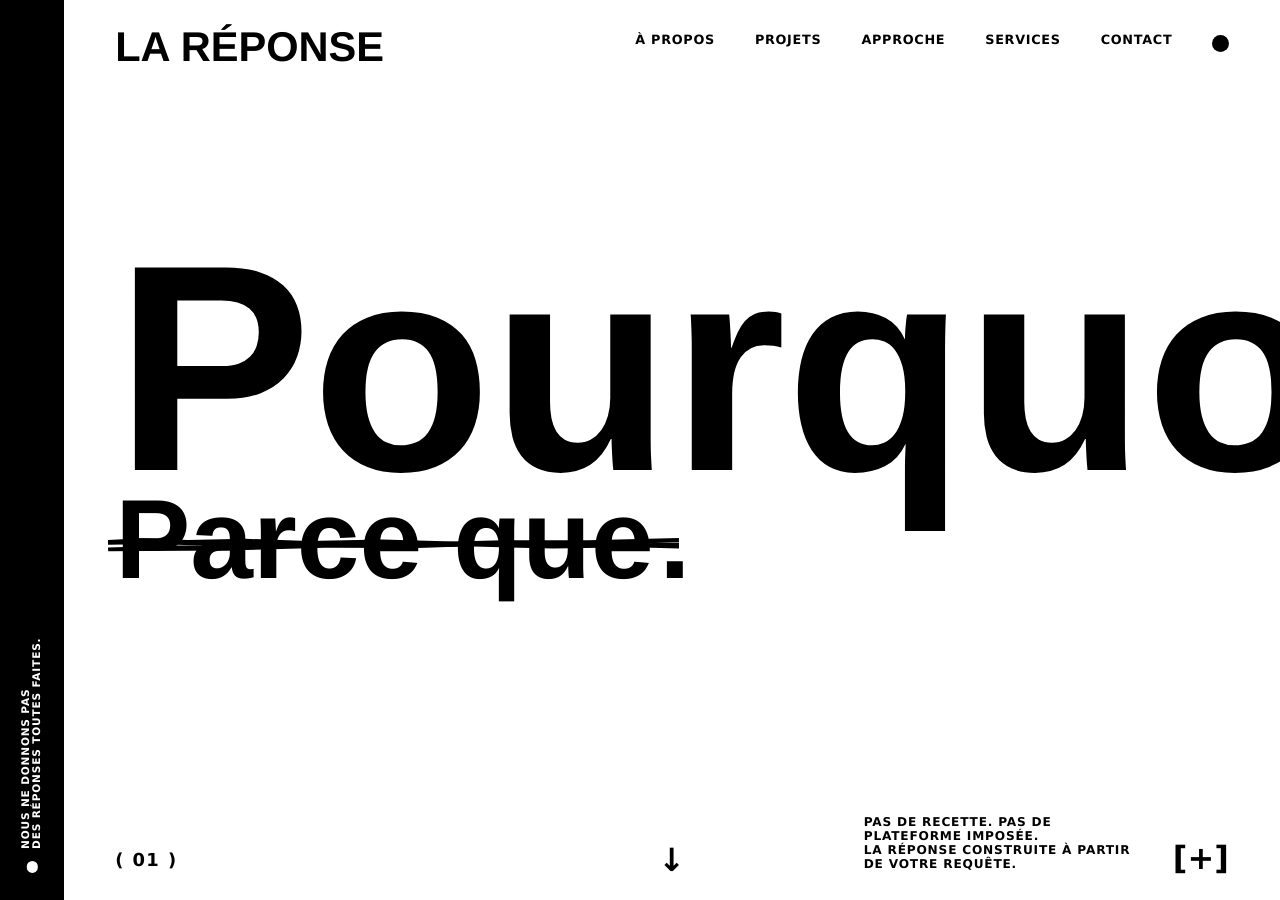
==== public/index.html @ 20d788dd "move to public folder" ====
<!doctype html>
<html lang="fr">
<head>
  <meta charset="utf-8">
  <meta name="viewport" content="width=device-width, initial-scale=1">
  <title>La Réponse</title>

  <style>
    :root {
      color-scheme: light;

      --paper: #fff;
      --ink: #000;

      --font-display: Impact, Haettenschweiler, "Arial Narrow", "Aptos Narrow",
        "Roboto Condensed", "Helvetica Neue Condensed", "Arial Black", sans-serif;
      --font-sans: ui-sans-serif, system-ui, -apple-system, BlinkMacSystemFont,
        "Segoe UI", sans-serif;

      --rail-size: clamp(3.25rem, 5vw, 5rem);
      --edge: clamp(1rem, 4vw, 4.75rem);
      --gap: clamp(1rem, 3vw, 3.5rem);
      --focus-size: 0.16rem;
    }

    *,
    *::before,
    *::after {
      box-sizing: border-box;
    }

    html {
      min-block-size: 100%;
      background: var(--paper);
      color: var(--ink);
    }

    body {
      margin: 0;
      min-block-size: 100svh;
      overflow-x: hidden;
      background: var(--paper);
      color: var(--ink);
      font-family: var(--font-sans);
      text-rendering: geometricPrecision;
    }

    a {
      color: inherit;
    }

    :focus {
      outline: none;
    }

    :focus-visible {
      outline: var(--focus-size) solid currentColor;
      outline-offset: 0.28rem;
    }

    .skip-link {
      position: fixed;
      z-index: 20;
      inset-block-start: 1rem;
      inset-inline-start: 1rem;
      padding: 0.7rem 0.9rem;
      background: var(--ink);
      color: var(--paper);
      font-weight: 800;
      text-decoration: none;
      transform: translateY(calc(-100% - 2rem));
      transition: transform 160ms linear;
    }

    .skip-link:focus-visible {
      transform: translateY(0);
    }

    .page {
      display: grid;
      grid-template-columns: var(--rail-size) minmax(0, 1fr);
      grid-template-rows: auto minmax(0, 1fr) auto;
      grid-template-areas:
        "rail header"
        "rail main"
        "rail footer";
      min-block-size: 100svh;
      background: var(--paper);
    }

    .site-header {
      grid-area: header;
      display: grid;
      grid-template-columns: max-content minmax(0, 1fr) max-content;
      align-items: start;
      column-gap: var(--gap);
      padding-block-start: max(1rem, min(3.2vh, 2.5rem));
      padding-inline: var(--edge);
    }

    .brand {
      font-family: var(--font-display);
      font-size: clamp(1.85rem, 3.25vw, 3.8rem);
      font-weight: 900;
      line-height: 0.85;
      letter-spacing: 0;
      text-transform: uppercase;
      text-decoration: none;
      white-space: nowrap;
    }

    .site-nav {
      justify-self: end;
    }

    .site-nav ul {
      display: flex;
      flex-wrap: wrap;
      justify-content: flex-end;
      gap: 0.35rem clamp(0.8rem, 3vw, 3.2rem);
      margin: 0;
      padding: 0;
      list-style: none;
    }

    .site-nav a {
      display: inline-block;
      padding-block: 0.35rem;
      padding-inline: 0.05rem;
      font-size: clamp(0.78rem, 1vw, 1rem);
      font-weight: 900;
      line-height: 1;
      letter-spacing: 0.055em;
      text-transform: uppercase;
      text-decoration: none;
    }

    .site-nav a:hover {
      text-decoration: line-through;
      text-decoration-thickness: 0.14em;
      text-underline-offset: 0.18em;
    }

    .header-dot {
      inline-size: clamp(0.9rem, 1.35vw, 1.25rem);
      block-size: clamp(0.9rem, 1.35vw, 1.25rem);
      margin-block-start: 0.4rem;
      border-radius: 50%;
      background: var(--ink);
    }

    .rail {
      grid-area: rail;
      display: grid;
      place-items: end center;
      padding-block: max(1rem, 3vh);
      padding-inline: 0.25rem;
      background: var(--ink);
      color: var(--paper);
    }

    .rail__stack {
      display: flex;
      align-items: center;
      gap: 0.75rem;
      writing-mode: vertical-rl;
      transform: rotate(180deg);
    }

    .rail__dot {
      flex: 0 0 auto;
      inline-size: 0.72rem;
      block-size: 0.72rem;
      border-radius: 50%;
      background: currentColor;
    }

    .rail p {
      margin: 0;
      max-block-size: 34ch;
      font-size: clamp(0.66rem, 0.78vw, 0.9rem);
      font-weight: 900;
      line-height: 1.08;
      letter-spacing: 0.08em;
      text-transform: uppercase;
    }

    .main-content {
      grid-area: main;
      display: grid;
      min-block-size: max(22rem, 60vh);
    }

    .hero {
      align-self: center;
      inline-size: min(100%, 116rem);
      margin-inline: auto;
      margin-block-start: clamp(-4rem, -5vh, -1rem);
      padding-inline: var(--edge);
    }

    .hero h1 {
      margin: 0;
      font-family: var(--font-display);
      font-size: clamp(5.2rem, min(23vw, 38vh), 25rem);
      font-weight: 900;
      line-height: 0.78;
      letter-spacing: 0;
      white-space: nowrap;
    }

    .answer {
      margin: clamp(0.35rem, 1.2vw, 1.25rem) 0 0;
      font-family: var(--font-display);
      font-size: clamp(3rem, min(8.8vw, 15vh), 10rem);
      font-weight: 900;
      line-height: 0.72;
      letter-spacing: 0;
      white-space: nowrap;
    }

    .answer__struck {
      position: relative;
      display: inline-block;
      padding-inline-end: 0.05em;
    }

    .answer__struck::before,
    .answer__struck::after {
      content: "";
      position: absolute;
      z-index: 2;
      inset-inline: -0.06em -0.18em;
      inset-block-start: 54%;
      block-size: clamp(0.28rem, 0.9vw, 0.95rem);
      background: currentColor;
      pointer-events: none;
    }

    .answer__struck::before {
      transform: translateY(-45%) rotate(0.45deg);
      clip-path: polygon(
        0 38%,
        6% 20%,
        14% 32%,
        24% 18%,
        35% 34%,
        48% 16%,
        62% 30%,
        76% 18%,
        88% 34%,
        100% 24%,
        100% 74%,
        92% 66%,
        78% 82%,
        64% 70%,
        49% 86%,
        35% 72%,
        20% 84%,
        8% 70%,
        0 80%
      );
    }

    .answer__struck::after {
      inset-block-start: 57%;
      block-size: clamp(0.22rem, 0.65vw, 0.68rem);
      transform: translateY(-48%) rotate(-0.85deg);
      clip-path: polygon(
        0 28%,
        12% 14%,
        23% 24%,
        38% 12%,
        52% 26%,
        69% 10%,
        84% 25%,
        100% 16%,
        100% 66%,
        86% 82%,
        70% 68%,
        54% 88%,
        38% 70%,
        21% 84%,
        0 72%
      );
    }

    .answer__dot {
      position: relative;
      z-index: 3;
    }

    .page-footer {
      grid-area: footer;
      display: grid;
      grid-template-columns: minmax(6ch, 1fr) auto minmax(18ch, 1fr);
      align-items: end;
      gap: var(--gap);
      padding-inline: var(--edge);
      padding-block-end: max(1rem, min(3.2vh, 2.2rem));
      font-weight: 900;
      text-transform: uppercase;
      letter-spacing: 0.05em;
    }

    .page-footer p {
      margin: 0;
    }

    .footer-index {
      font-size: clamp(1rem, 1.4vw, 1.45rem);
      letter-spacing: 0.08em;
    }

    .footer-cue {
      justify-self: center;
      font-size: clamp(2rem, 2.5vw, 3rem);
      font-weight: 700;
      line-height: 0.7;
    }

    .footer-right {
      justify-self: end;
      display: grid;
      grid-template-columns: minmax(22ch, max-content) max-content;
      align-items: end;
      gap: clamp(1rem, 3vw, 3.75rem);
    }

    .footer-right p {
      max-inline-size: 32ch;
      font-size: clamp(0.75rem, 0.95vw, 0.98rem);
      line-height: 1.16;
    }

    .footer-plus {
      font-size: clamp(1.8rem, 2.5vw, 3rem);
      font-weight: 700;
      line-height: 0.8;
      letter-spacing: 0;
    }

    @supports (font-stretch: condensed) {
      .brand,
      .hero h1,
      .answer {
        font-stretch: condensed;
      }
    }

    @media (max-width: 56rem) {
      :root {
        --edge: clamp(1rem, 5vw, 2rem);
        --gap: clamp(0.75rem, 4vw, 1.5rem);
      }

      .page {
        grid-template-columns: 1fr;
        grid-template-rows: auto auto minmax(0, 1fr) auto;
        grid-template-areas:
          "rail"
          "header"
          "main"
          "footer";
      }

      .site-header {
        grid-template-columns: 1fr max-content;
        grid-template-areas:
          "brand dot"
          "nav nav";
        row-gap: clamp(1rem, 4vw, 1.5rem);
        padding-block-start: clamp(1rem, 4vh, 1.8rem);
      }

      .brand {
        grid-area: brand;
        font-size: clamp(2rem, 9vw, 3.4rem);
      }

      .site-nav {
        grid-area: nav;
        justify-self: stretch;
      }

      .site-nav ul {
        justify-content: flex-start;
        gap: 0.4rem clamp(0.9rem, 5vw, 1.6rem);
      }

      .site-nav a {
        font-size: clamp(0.75rem, 3.2vw, 0.95rem);
        padding-block: 0.4rem;
      }

      .header-dot {
        grid-area: dot;
        margin-block-start: 0.35rem;
      }

      .rail {
        display: block;
        padding: 0;
      }

      .rail__stack {
        justify-content: flex-start;
        gap: 0.65rem;
        padding-block: 0.55rem;
        padding-inline: var(--edge);
        writing-mode: horizontal-tb;
        transform: none;
      }

      .rail__dot {
        inline-size: 0.52rem;
        block-size: 0.52rem;
      }

      .rail p {
        max-block-size: none;
        font-size: 0.65rem;
        line-height: 1.05;
      }

      .main-content {
        min-block-size: max(22rem, 56vh);
      }

      .hero {
        margin-block-start: 0;
      }

      .hero h1 {
        font-size: clamp(3.7rem, 20vw, 9rem);
        line-height: 0.82;
        letter-spacing: 0;
      }

      .answer {
        margin-block-start: clamp(0.25rem, 2vw, 0.75rem);
        font-size: clamp(2.45rem, 13.5vw, 5.75rem);
        letter-spacing: 0;
      }

      .answer__struck::before,
      .answer__struck::after {
        block-size: clamp(0.22rem, 1.6vw, 0.62rem);
      }

      .page-footer {
        grid-template-columns: 1fr max-content;
        grid-template-areas:
          "index cue"
          "right right";
        gap: clamp(1.5rem, 7vw, 3rem) var(--gap);
        padding-block-end: clamp(1rem, 5vh, 2rem);
      }

      .footer-index {
        grid-area: index;
      }

      .footer-cue {
        grid-area: cue;
        justify-self: end;
      }

      .footer-right {
        grid-area: right;
        justify-self: stretch;
        grid-template-columns: minmax(0, 1fr) max-content;
        gap: 1rem;
      }

      .footer-right p {
        max-inline-size: 34ch;
        font-size: clamp(0.72rem, 3vw, 0.9rem);
      }

      .footer-plus {
        justify-self: end;
        font-size: clamp(1.8rem, 8vw, 2.6rem);
      }
    }

    @media (max-width: 24rem) {
      .hero h1 {
        font-size: clamp(3.1rem, 18vw, 4.5rem);
        letter-spacing: 0;
      }

      .answer {
        font-size: clamp(2.1rem, 12vw, 3.2rem);
      }
    }

    @media (prefers-reduced-motion: reduce) {
      *,
      *::before,
      *::after {
        animation-duration: 0.001ms !important;
        animation-iteration-count: 1 !important;
        scroll-behavior: auto !important;
        transition-duration: 0.001ms !important;
      }
    }
  </style>
</head>

<body id="accueil">
  <a class="skip-link" href="#contenu">Aller au contenu principal</a>

  <div class="page">
    <header class="site-header">
      <a class="brand" href="/" aria-label="La Réponse — accueil">LA RÉPONSE</a>

      <nav class="site-nav" aria-label="Navigation principale">
        <ul>
          <li><a href="/a-propos/">À PROPOS</a></li>
          <li><a href="/projets/">PROJETS</a></li>
          <li><a href="/approche/">APPROCHE</a></li>
          <li><a href="/services/">SERVICES</a></li>
          <li><a href="/contact/">CONTACT</a></li>
        </ul>
      </nav>

      <span class="header-dot" aria-hidden="true"></span>
    </header>

    <aside class="rail" aria-label="Manifeste latéral">
      <div class="rail__stack">
        <span class="rail__dot" aria-hidden="true"></span>
        <p>
          NOUS NE DONNONS PAS<br>
          DES RÉPONSES TOUTES FAITES.
        </p>
      </div>
    </aside>

    <main id="contenu" class="main-content" tabindex="-1">
      <section class="hero" aria-labelledby="titre-hero">
        <h1 id="titre-hero">Pourquoi?</h1>

        <p class="answer">
          <span class="answer__struck">Parce que</span><span class="answer__dot">.</span>
        </p>
      </section>
    </main>

    <footer class="page-footer">
      <p class="footer-index">( 01 )</p>

      <div class="footer-cue" aria-hidden="true">↓</div>

      <div class="footer-right">
        <p>
          Pas de recette. Pas de plateforme imposée. <br>La réponse construite à partir de votre requête.
        </p>

        <span class="footer-plus" aria-hidden="true">[+]</span>
      </div>
    </footer>
  </div>
</body>
</html>
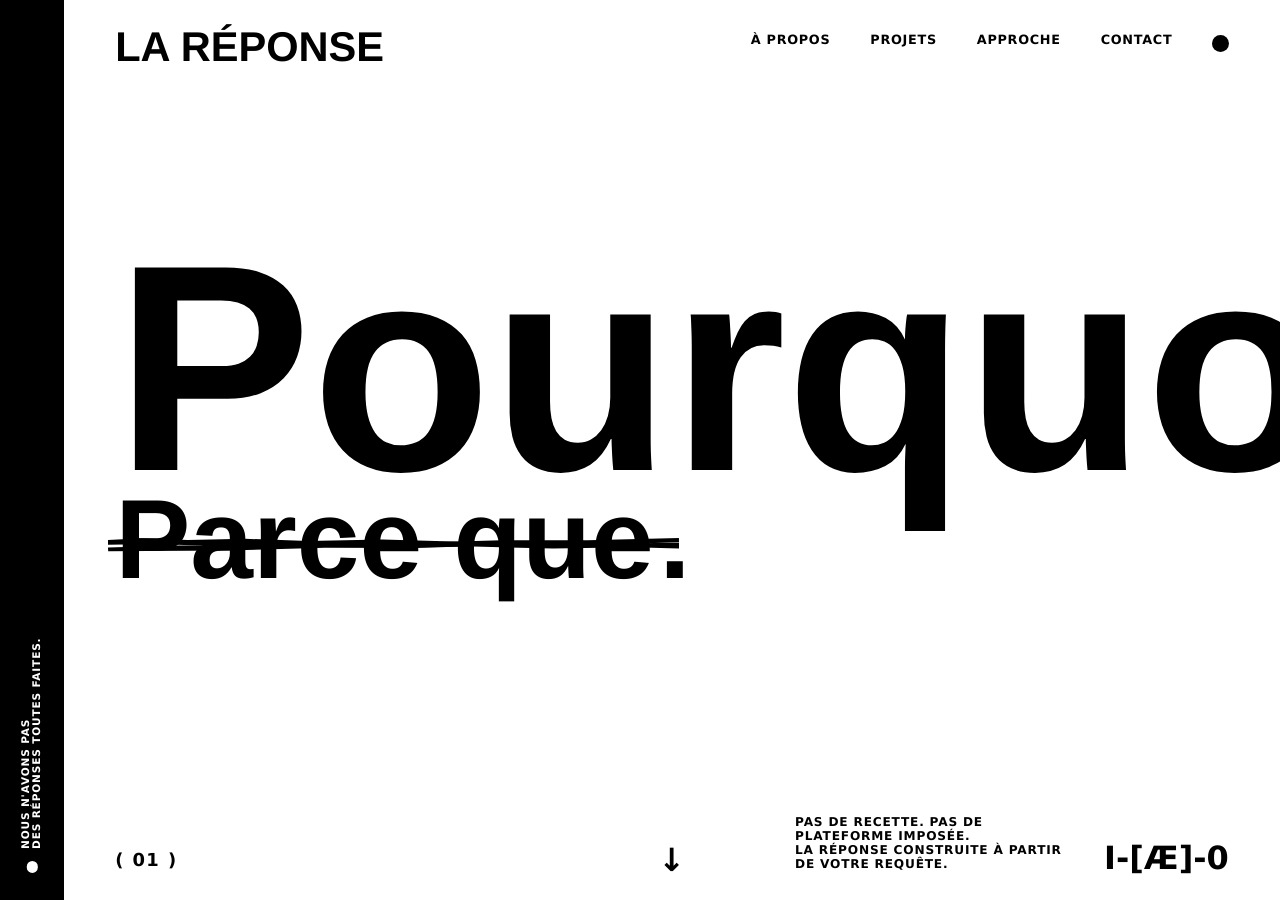
==== commit 268a9640: "minor tweks" ====
--- a/public/index.html
+++ b/public/index.html
@@ -520,7 +520,6 @@
           <li><a href="/a-propos/">À PROPOS</a></li>
           <li><a href="/projets/">PROJETS</a></li>
           <li><a href="/approche/">APPROCHE</a></li>
-          <li><a href="/services/">SERVICES</a></li>
           <li><a href="/contact/">CONTACT</a></li>
         </ul>
       </nav>
@@ -532,7 +531,7 @@
       <div class="rail__stack">
         <span class="rail__dot" aria-hidden="true"></span>
         <p>
-          NOUS NE DONNONS PAS<br>
+          NOUS N'AVONS PAS<br>
           DES RÉPONSES TOUTES FAITES.
         </p>
       </div>
@@ -558,7 +557,7 @@
           Pas de recette. Pas de plateforme imposée. <br>La réponse construite à partir de votre requête.
         </p>
 
-        <span class="footer-plus" aria-hidden="true">[+]</span>
+        <span class="footer-plus" aria-hidden="true">i-[æ]-0</span>
       </div>
     </footer>
   </div>
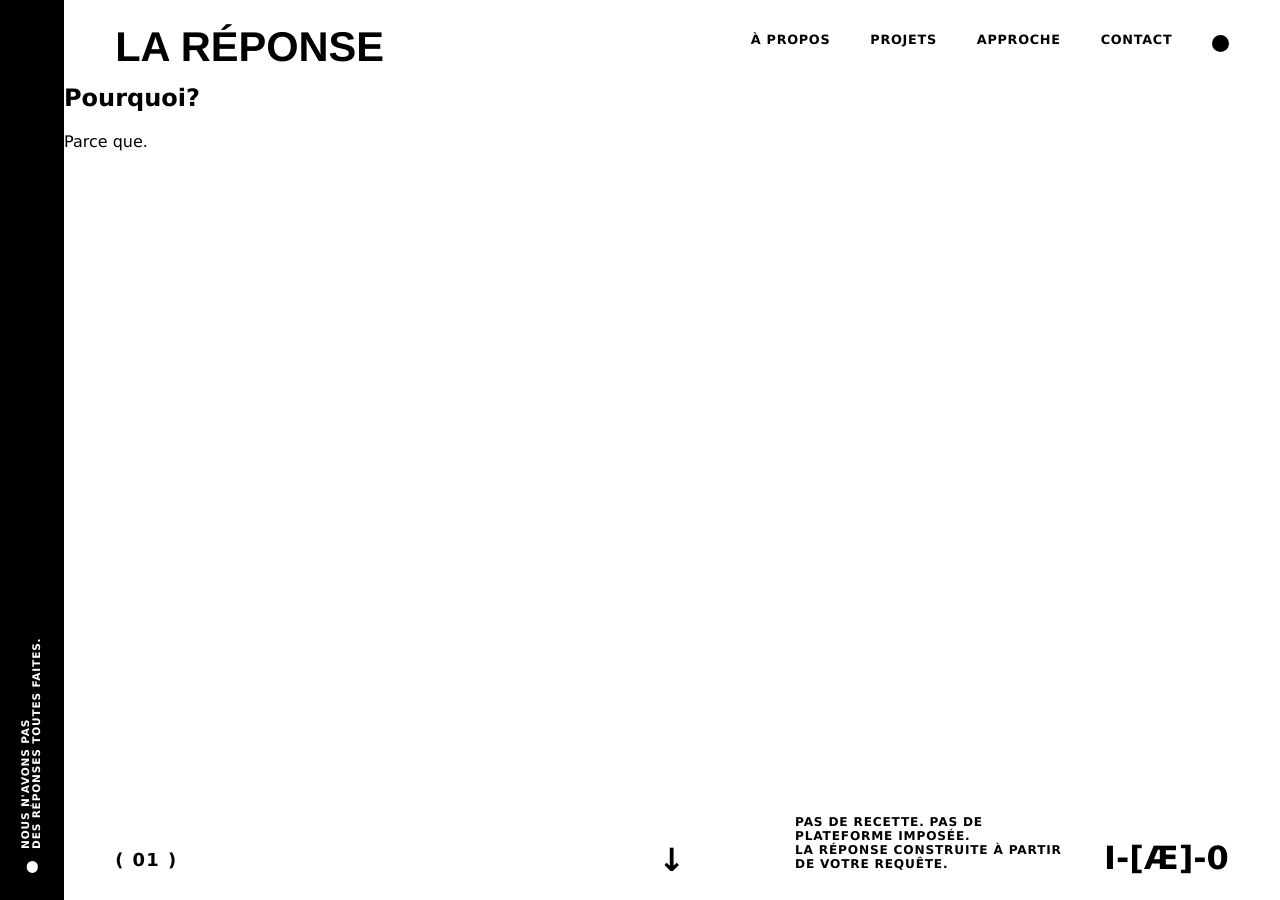
==== commit 49b2d700: "spli css home" ====
--- a/public/index.html
+++ b/public/index.html
@@ -5,507 +5,9 @@
   <meta name="viewport" content="width=device-width, initial-scale=1">
   <title>La Réponse</title>
 
-  <style>
-    :root {
-      color-scheme: light;
+  <link rel="stylesheet" href="/assets/site.css">
+  <link rel="stylesheet" href="/assets/home.css">
 
-      --paper: #fff;
-      --ink: #000;
-
-      --font-display: Impact, Haettenschweiler, "Arial Narrow", "Aptos Narrow",
-        "Roboto Condensed", "Helvetica Neue Condensed", "Arial Black", sans-serif;
-      --font-sans: ui-sans-serif, system-ui, -apple-system, BlinkMacSystemFont,
-        "Segoe UI", sans-serif;
-
-      --rail-size: clamp(3.25rem, 5vw, 5rem);
-      --edge: clamp(1rem, 4vw, 4.75rem);
-      --gap: clamp(1rem, 3vw, 3.5rem);
-      --focus-size: 0.16rem;
-    }
-
-    *,
-    *::before,
-    *::after {
-      box-sizing: border-box;
-    }
-
-    html {
-      min-block-size: 100%;
-      background: var(--paper);
-      color: var(--ink);
-    }
-
-    body {
-      margin: 0;
-      min-block-size: 100svh;
-      overflow-x: hidden;
-      background: var(--paper);
-      color: var(--ink);
-      font-family: var(--font-sans);
-      text-rendering: geometricPrecision;
-    }
-
-    a {
-      color: inherit;
-    }
-
-    :focus {
-      outline: none;
-    }
-
-    :focus-visible {
-      outline: var(--focus-size) solid currentColor;
-      outline-offset: 0.28rem;
-    }
-
-    .skip-link {
-      position: fixed;
-      z-index: 20;
-      inset-block-start: 1rem;
-      inset-inline-start: 1rem;
-      padding: 0.7rem 0.9rem;
-      background: var(--ink);
-      color: var(--paper);
-      font-weight: 800;
-      text-decoration: none;
-      transform: translateY(calc(-100% - 2rem));
-      transition: transform 160ms linear;
-    }
-
-    .skip-link:focus-visible {
-      transform: translateY(0);
-    }
-
-    .page {
-      display: grid;
-      grid-template-columns: var(--rail-size) minmax(0, 1fr);
-      grid-template-rows: auto minmax(0, 1fr) auto;
-      grid-template-areas:
-        "rail header"
-        "rail main"
-        "rail footer";
-      min-block-size: 100svh;
-      background: var(--paper);
-    }
-
-    .site-header {
-      grid-area: header;
-      display: grid;
-      grid-template-columns: max-content minmax(0, 1fr) max-content;
-      align-items: start;
-      column-gap: var(--gap);
-      padding-block-start: max(1rem, min(3.2vh, 2.5rem));
-      padding-inline: var(--edge);
-    }
-
-    .brand {
-      font-family: var(--font-display);
-      font-size: clamp(1.85rem, 3.25vw, 3.8rem);
-      font-weight: 900;
-      line-height: 0.85;
-      letter-spacing: 0;
-      text-transform: uppercase;
-      text-decoration: none;
-      white-space: nowrap;
-    }
-
-    .site-nav {
-      justify-self: end;
-    }
-
-    .site-nav ul {
-      display: flex;
-      flex-wrap: wrap;
-      justify-content: flex-end;
-      gap: 0.35rem clamp(0.8rem, 3vw, 3.2rem);
-      margin: 0;
-      padding: 0;
-      list-style: none;
-    }
-
-    .site-nav a {
-      display: inline-block;
-      padding-block: 0.35rem;
-      padding-inline: 0.05rem;
-      font-size: clamp(0.78rem, 1vw, 1rem);
-      font-weight: 900;
-      line-height: 1;
-      letter-spacing: 0.055em;
-      text-transform: uppercase;
-      text-decoration: none;
-    }
-
-    .site-nav a:hover {
-      text-decoration: line-through;
-      text-decoration-thickness: 0.14em;
-      text-underline-offset: 0.18em;
-    }
-
-    .header-dot {
-      inline-size: clamp(0.9rem, 1.35vw, 1.25rem);
-      block-size: clamp(0.9rem, 1.35vw, 1.25rem);
-      margin-block-start: 0.4rem;
-      border-radius: 50%;
-      background: var(--ink);
-    }
-
-    .rail {
-      grid-area: rail;
-      display: grid;
-      place-items: end center;
-      padding-block: max(1rem, 3vh);
-      padding-inline: 0.25rem;
-      background: var(--ink);
-      color: var(--paper);
-    }
-
-    .rail__stack {
-      display: flex;
-      align-items: center;
-      gap: 0.75rem;
-      writing-mode: vertical-rl;
-      transform: rotate(180deg);
-    }
-
-    .rail__dot {
-      flex: 0 0 auto;
-      inline-size: 0.72rem;
-      block-size: 0.72rem;
-      border-radius: 50%;
-      background: currentColor;
-    }
-
-    .rail p {
-      margin: 0;
-      max-block-size: 34ch;
-      font-size: clamp(0.66rem, 0.78vw, 0.9rem);
-      font-weight: 900;
-      line-height: 1.08;
-      letter-spacing: 0.08em;
-      text-transform: uppercase;
-    }
-
-    .main-content {
-      grid-area: main;
-      display: grid;
-      min-block-size: max(22rem, 60vh);
-    }
-
-    .hero {
-      align-self: center;
-      inline-size: min(100%, 116rem);
-      margin-inline: auto;
-      margin-block-start: clamp(-4rem, -5vh, -1rem);
-      padding-inline: var(--edge);
-    }
-
-    .hero h1 {
-      margin: 0;
-      font-family: var(--font-display);
-      font-size: clamp(5.2rem, min(23vw, 38vh), 25rem);
-      font-weight: 900;
-      line-height: 0.78;
-      letter-spacing: 0;
-      white-space: nowrap;
-    }
-
-    .answer {
-      margin: clamp(0.35rem, 1.2vw, 1.25rem) 0 0;
-      font-family: var(--font-display);
-      font-size: clamp(3rem, min(8.8vw, 15vh), 10rem);
-      font-weight: 900;
-      line-height: 0.72;
-      letter-spacing: 0;
-      white-space: nowrap;
-    }
-
-    .answer__struck {
-      position: relative;
-      display: inline-block;
-      padding-inline-end: 0.05em;
-    }
-
-    .answer__struck::before,
-    .answer__struck::after {
-      content: "";
-      position: absolute;
-      z-index: 2;
-      inset-inline: -0.06em -0.18em;
-      inset-block-start: 54%;
-      block-size: clamp(0.28rem, 0.9vw, 0.95rem);
-      background: currentColor;
-      pointer-events: none;
-    }
-
-    .answer__struck::before {
-      transform: translateY(-45%) rotate(0.45deg);
-      clip-path: polygon(
-        0 38%,
-        6% 20%,
-        14% 32%,
-        24% 18%,
-        35% 34%,
-        48% 16%,
-        62% 30%,
-        76% 18%,
-        88% 34%,
-        100% 24%,
-        100% 74%,
-        92% 66%,
-        78% 82%,
-        64% 70%,
-        49% 86%,
-        35% 72%,
-        20% 84%,
-        8% 70%,
-        0 80%
-      );
-    }
-
-    .answer__struck::after {
-      inset-block-start: 57%;
-      block-size: clamp(0.22rem, 0.65vw, 0.68rem);
-      transform: translateY(-48%) rotate(-0.85deg);
-      clip-path: polygon(
-        0 28%,
-        12% 14%,
-        23% 24%,
-        38% 12%,
-        52% 26%,
-        69% 10%,
-        84% 25%,
-        100% 16%,
-        100% 66%,
-        86% 82%,
-        70% 68%,
-        54% 88%,
-        38% 70%,
-        21% 84%,
-        0 72%
-      );
-    }
-
-    .answer__dot {
-      position: relative;
-      z-index: 3;
-    }
-
-    .page-footer {
-      grid-area: footer;
-      display: grid;
-      grid-template-columns: minmax(6ch, 1fr) auto minmax(18ch, 1fr);
-      align-items: end;
-      gap: var(--gap);
-      padding-inline: var(--edge);
-      padding-block-end: max(1rem, min(3.2vh, 2.2rem));
-      font-weight: 900;
-      text-transform: uppercase;
-      letter-spacing: 0.05em;
-    }
-
-    .page-footer p {
-      margin: 0;
-    }
-
-    .footer-index {
-      font-size: clamp(1rem, 1.4vw, 1.45rem);
-      letter-spacing: 0.08em;
-    }
-
-    .footer-cue {
-      justify-self: center;
-      font-size: clamp(2rem, 2.5vw, 3rem);
-      font-weight: 700;
-      line-height: 0.7;
-    }
-
-    .footer-right {
-      justify-self: end;
-      display: grid;
-      grid-template-columns: minmax(22ch, max-content) max-content;
-      align-items: end;
-      gap: clamp(1rem, 3vw, 3.75rem);
-    }
-
-    .footer-right p {
-      max-inline-size: 32ch;
-      font-size: clamp(0.75rem, 0.95vw, 0.98rem);
-      line-height: 1.16;
-    }
-
-    .footer-plus {
-      font-size: clamp(1.8rem, 2.5vw, 3rem);
-      font-weight: 700;
-      line-height: 0.8;
-      letter-spacing: 0;
-    }
-
-    @supports (font-stretch: condensed) {
-      .brand,
-      .hero h1,
-      .answer {
-        font-stretch: condensed;
-      }
-    }
-
-    @media (max-width: 56rem) {
-      :root {
-        --edge: clamp(1rem, 5vw, 2rem);
-        --gap: clamp(0.75rem, 4vw, 1.5rem);
-      }
-
-      .page {
-        grid-template-columns: 1fr;
-        grid-template-rows: auto auto minmax(0, 1fr) auto;
-        grid-template-areas:
-          "rail"
-          "header"
-          "main"
-          "footer";
-      }
-
-      .site-header {
-        grid-template-columns: 1fr max-content;
-        grid-template-areas:
-          "brand dot"
-          "nav nav";
-        row-gap: clamp(1rem, 4vw, 1.5rem);
-        padding-block-start: clamp(1rem, 4vh, 1.8rem);
-      }
-
-      .brand {
-        grid-area: brand;
-        font-size: clamp(2rem, 9vw, 3.4rem);
-      }
-
-      .site-nav {
-        grid-area: nav;
-        justify-self: stretch;
-      }
-
-      .site-nav ul {
-        justify-content: flex-start;
-        gap: 0.4rem clamp(0.9rem, 5vw, 1.6rem);
-      }
-
-      .site-nav a {
-        font-size: clamp(0.75rem, 3.2vw, 0.95rem);
-        padding-block: 0.4rem;
-      }
-
-      .header-dot {
-        grid-area: dot;
-        margin-block-start: 0.35rem;
-      }
-
-      .rail {
-        display: block;
-        padding: 0;
-      }
-
-      .rail__stack {
-        justify-content: flex-start;
-        gap: 0.65rem;
-        padding-block: 0.55rem;
-        padding-inline: var(--edge);
-        writing-mode: horizontal-tb;
-        transform: none;
-      }
-
-      .rail__dot {
-        inline-size: 0.52rem;
-        block-size: 0.52rem;
-      }
-
-      .rail p {
-        max-block-size: none;
-        font-size: 0.65rem;
-        line-height: 1.05;
-      }
-
-      .main-content {
-        min-block-size: max(22rem, 56vh);
-      }
-
-      .hero {
-        margin-block-start: 0;
-      }
-
-      .hero h1 {
-        font-size: clamp(3.7rem, 20vw, 9rem);
-        line-height: 0.82;
-        letter-spacing: 0;
-      }
-
-      .answer {
-        margin-block-start: clamp(0.25rem, 2vw, 0.75rem);
-        font-size: clamp(2.45rem, 13.5vw, 5.75rem);
-        letter-spacing: 0;
-      }
-
-      .answer__struck::before,
-      .answer__struck::after {
-        block-size: clamp(0.22rem, 1.6vw, 0.62rem);
-      }
-
-      .page-footer {
-        grid-template-columns: 1fr max-content;
-        grid-template-areas:
-          "index cue"
-          "right right";
-        gap: clamp(1.5rem, 7vw, 3rem) var(--gap);
-        padding-block-end: clamp(1rem, 5vh, 2rem);
-      }
-
-      .footer-index {
-        grid-area: index;
-      }
-
-      .footer-cue {
-        grid-area: cue;
-        justify-self: end;
-      }
-
-      .footer-right {
-        grid-area: right;
-        justify-self: stretch;
-        grid-template-columns: minmax(0, 1fr) max-content;
-        gap: 1rem;
-      }
-
-      .footer-right p {
-        max-inline-size: 34ch;
-        font-size: clamp(0.72rem, 3vw, 0.9rem);
-      }
-
-      .footer-plus {
-        justify-self: end;
-        font-size: clamp(1.8rem, 8vw, 2.6rem);
-      }
-    }
-
-    @media (max-width: 24rem) {
-      .hero h1 {
-        font-size: clamp(3.1rem, 18vw, 4.5rem);
-        letter-spacing: 0;
-      }
-
-      .answer {
-        font-size: clamp(2.1rem, 12vw, 3.2rem);
-      }
-    }
-
-    @media (prefers-reduced-motion: reduce) {
-      *,
-      *::before,
-      *::after {
-        animation-duration: 0.001ms !important;
-        animation-iteration-count: 1 !important;
-        scroll-behavior: auto !important;
-        transition-duration: 0.001ms !important;
-      }
-    }
-  </style>
 </head>
 
 <body id="accueil">
--- a/assets/site.css
+++ b/assets/site.css
@@ -0,0 +1,677 @@
+:root {
+  color-scheme: light;
+  --paper: #fff;
+  --ink: #000;
+  --muted: #f2f2f2;
+  --line: #d7d7d7;
+  --accent: #c66b2b;
+  --deep: #075b61;
+  --font-display: Impact, Haettenschweiler, "Arial Narrow", "Aptos Narrow",
+    "Roboto Condensed", "Helvetica Neue Condensed", "Arial Black", sans-serif;
+  --font-sans: ui-sans-serif, system-ui, -apple-system, BlinkMacSystemFont,
+    "Segoe UI", sans-serif;
+  --rail-size: clamp(3.25rem, 5vw, 5rem);
+  --edge: clamp(1rem, 4vw, 4.75rem);
+  --gap: clamp(1rem, 3vw, 3.5rem);
+  --focus-size: 0.16rem;
+}
+
+*,
+*::before,
+*::after {
+  box-sizing: border-box;
+}
+
+html {
+  min-block-size: 100%;
+  background: var(--paper);
+  color: var(--ink);
+}
+
+body {
+  margin: 0;
+  min-block-size: 100svh;
+  overflow-x: hidden;
+  background: var(--paper);
+  color: var(--ink);
+  font-family: var(--font-sans);
+  text-rendering: geometricPrecision;
+}
+
+a {
+  color: inherit;
+}
+
+:focus {
+  outline: none;
+}
+
+:focus-visible {
+  outline: var(--focus-size) solid currentColor;
+  outline-offset: 0.28rem;
+}
+
+.skip-link {
+  position: fixed;
+  z-index: 20;
+  inset-block-start: 1rem;
+  inset-inline-start: 1rem;
+  padding: 0.7rem 0.9rem;
+  background: var(--ink);
+  color: var(--paper);
+  font-weight: 800;
+  text-decoration: none;
+  transform: translateY(calc(-100% - 2rem));
+  transition: transform 160ms linear;
+}
+
+.skip-link:focus-visible {
+  transform: translateY(0);
+}
+
+.page {
+  display: grid;
+  grid-template-columns: var(--rail-size) minmax(0, 1fr);
+  grid-template-rows: auto minmax(0, 1fr) auto;
+  grid-template-areas:
+    "rail header"
+    "rail main"
+    "rail footer";
+  min-block-size: 100svh;
+  background: var(--paper);
+}
+
+.site-header {
+  grid-area: header;
+  display: grid;
+  grid-template-columns: max-content minmax(0, 1fr) max-content;
+  align-items: start;
+  column-gap: var(--gap);
+  padding-block-start: max(1rem, min(3.2vh, 2.5rem));
+  padding-inline: var(--edge);
+}
+
+.brand {
+  font-family: var(--font-display);
+  font-size: clamp(1.85rem, 3.25vw, 3.8rem);
+  font-weight: 900;
+  line-height: 0.85;
+  letter-spacing: 0;
+  text-transform: uppercase;
+  text-decoration: none;
+  white-space: nowrap;
+}
+
+.site-nav {
+  justify-self: end;
+}
+
+.site-nav ul {
+  display: flex;
+  flex-wrap: wrap;
+  justify-content: flex-end;
+  gap: 0.35rem clamp(0.8rem, 3vw, 3.2rem);
+  margin: 0;
+  padding: 0;
+  list-style: none;
+}
+
+.site-nav a {
+  display: inline-block;
+  padding-block: 0.35rem;
+  padding-inline: 0.05rem;
+  font-size: clamp(0.78rem, 1vw, 1rem);
+  font-weight: 900;
+  line-height: 1;
+  letter-spacing: 0.055em;
+  text-transform: uppercase;
+  text-decoration: none;
+}
+
+.site-nav a:hover,
+.site-nav a[aria-current="page"] {
+  text-decoration: line-through;
+  text-decoration-thickness: 0.14em;
+  text-underline-offset: 0.18em;
+}
+
+.header-dot {
+  inline-size: clamp(0.9rem, 1.35vw, 1.25rem);
+  block-size: clamp(0.9rem, 1.35vw, 1.25rem);
+  margin-block-start: 0.4rem;
+  border-radius: 50%;
+  background: var(--ink);
+}
+
+.rail {
+  grid-area: rail;
+  display: grid;
+  place-items: end center;
+  padding-block: max(1rem, 3vh);
+  padding-inline: 0.25rem;
+  background: var(--ink);
+  color: var(--paper);
+}
+
+.rail__stack {
+  display: flex;
+  align-items: center;
+  gap: 0.75rem;
+  writing-mode: vertical-rl;
+  transform: rotate(180deg);
+}
+
+.rail__dot {
+  flex: 0 0 auto;
+  inline-size: 0.72rem;
+  block-size: 0.72rem;
+  border-radius: 50%;
+  background: currentColor;
+}
+
+.rail p {
+  margin: 0;
+  max-block-size: 34ch;
+  font-size: clamp(0.66rem, 0.78vw, 0.9rem);
+  font-weight: 900;
+  line-height: 1.08;
+  letter-spacing: 0.08em;
+  text-transform: uppercase;
+}
+
+.main-content {
+  grid-area: main;
+  display: grid;
+  min-block-size: max(22rem, 60vh);
+}
+
+.content-shell {
+  inline-size: min(100%, 92rem);
+  margin-inline: auto;
+  padding: clamp(3.5rem, 9vh, 7.5rem) var(--edge) clamp(4rem, 10vh, 8rem);
+}
+
+.page-kicker {
+  margin: 0 0 clamp(1rem, 2.5vw, 2rem);
+  color: var(--deep);
+  font-size: clamp(0.75rem, 0.95vw, 0.95rem);
+  font-weight: 900;
+  line-height: 1;
+  letter-spacing: 0.09em;
+  text-transform: uppercase;
+}
+
+.page-title {
+  max-inline-size: 10ch;
+  margin: 0;
+  font-family: var(--font-display);
+  font-size: clamp(4.2rem, 13vw, 13rem);
+  font-weight: 900;
+  line-height: 0.78;
+  letter-spacing: 0;
+  text-transform: uppercase;
+}
+
+.page-title--wide {
+  max-inline-size: 12ch;
+}
+
+.lead-grid {
+  display: grid;
+  grid-template-columns: minmax(0, 1.1fr) minmax(16rem, 0.9fr);
+  gap: clamp(2rem, 6vw, 6rem);
+  align-items: end;
+  margin-block-end: clamp(3rem, 8vw, 7rem);
+}
+
+.lead {
+  margin: 0;
+  max-inline-size: 43rem;
+  font-size: clamp(1.25rem, 2.2vw, 2.45rem);
+  font-weight: 850;
+  line-height: 1.02;
+  letter-spacing: 0;
+}
+
+.mark-panel {
+  display: grid;
+  grid-template-columns: minmax(5rem, 11rem) minmax(0, 1fr);
+  gap: clamp(1rem, 2.5vw, 2rem);
+  align-items: center;
+  border-block: 0.18rem solid var(--ink);
+  padding-block: clamp(1rem, 2.5vw, 1.6rem);
+}
+
+.mark-panel img {
+  inline-size: 100%;
+  max-inline-size: 8rem;
+  aspect-ratio: 1;
+}
+
+.mark-panel p {
+  margin: 0;
+  font-size: clamp(0.86rem, 1.1vw, 1.05rem);
+  font-weight: 900;
+  line-height: 1.15;
+  letter-spacing: 0.04em;
+  text-transform: uppercase;
+}
+
+.section-band {
+  display: grid;
+  grid-template-columns: minmax(12rem, 0.42fr) minmax(0, 1fr);
+  gap: clamp(1.5rem, 5vw, 5rem);
+  padding-block: clamp(2rem, 5vw, 4rem);
+  border-block-start: 0.12rem solid var(--ink);
+}
+
+.section-band h2 {
+  margin: 0;
+  color: var(--deep);
+  font-family: var(--font-display);
+  font-size: clamp(2.25rem, 5vw, 5.5rem);
+  font-weight: 900;
+  line-height: 0.82;
+  letter-spacing: 0;
+  text-transform: uppercase;
+}
+
+.copy {
+  max-inline-size: 54rem;
+}
+
+.copy p {
+  margin: 0;
+  font-size: clamp(1rem, 1.45vw, 1.35rem);
+  line-height: 1.45;
+}
+
+.copy p + p {
+  margin-block-start: 1rem;
+}
+
+.item-list {
+  display: grid;
+  grid-template-columns: repeat(2, minmax(0, 1fr));
+  gap: 0;
+  margin: 0;
+  padding: 0;
+  list-style: none;
+  border-block-start: 0.12rem solid var(--line);
+}
+
+.item-list li {
+  min-block-size: 12rem;
+  padding: clamp(1rem, 3vw, 2rem);
+  border-block-end: 0.12rem solid var(--line);
+}
+
+.item-list li:nth-child(odd) {
+  border-inline-end: 0.12rem solid var(--line);
+}
+
+.item-list h2,
+.item-list h3 {
+  margin: 0 0 0.75rem;
+  font-size: clamp(1rem, 1.35vw, 1.3rem);
+  font-weight: 950;
+  line-height: 1;
+  letter-spacing: 0.055em;
+  text-transform: uppercase;
+}
+
+.item-list p {
+  margin: 0;
+  max-inline-size: 36rem;
+  font-size: clamp(0.95rem, 1.15vw, 1.08rem);
+  line-height: 1.45;
+}
+
+.process {
+  counter-reset: process;
+  display: grid;
+  gap: 0;
+  margin: 0;
+  padding: 0;
+  list-style: none;
+  border-block-start: 0.18rem solid var(--ink);
+}
+
+.process li {
+  counter-increment: process;
+  display: grid;
+  grid-template-columns: 5rem minmax(0, 1fr);
+  gap: clamp(1rem, 3vw, 2rem);
+  padding-block: clamp(1.2rem, 3vw, 2rem);
+  border-block-end: 0.12rem solid var(--line);
+}
+
+.process li::before {
+  content: counter(process, decimal-leading-zero);
+  color: var(--accent);
+  font-family: var(--font-display);
+  font-size: clamp(2.5rem, 5vw, 5rem);
+  font-weight: 900;
+  line-height: 0.8;
+  letter-spacing: 0;
+}
+
+.process h2,
+.process h3 {
+  margin: 0 0 0.6rem;
+  font-size: clamp(1.1rem, 1.5vw, 1.45rem);
+  font-weight: 950;
+  line-height: 1;
+  letter-spacing: 0.055em;
+  text-transform: uppercase;
+}
+
+.process p {
+  margin: 0;
+  max-inline-size: 56rem;
+  font-size: clamp(1rem, 1.25vw, 1.18rem);
+  line-height: 1.45;
+}
+
+.contact-grid {
+  display: grid;
+  grid-template-columns: minmax(0, 0.9fr) minmax(18rem, 1fr);
+  gap: clamp(2rem, 6vw, 6rem);
+  align-items: start;
+}
+
+.contact-details {
+  display: grid;
+  gap: 1.4rem;
+  font-style: normal;
+  font-size: clamp(1.05rem, 1.55vw, 1.45rem);
+  font-weight: 850;
+  line-height: 1.2;
+}
+
+.contact-details a {
+  text-decoration-thickness: 0.09em;
+  text-underline-offset: 0.16em;
+}
+
+.contact-form {
+  display: grid;
+  gap: 1rem;
+}
+
+.field {
+  display: grid;
+  gap: 0.45rem;
+}
+
+.field label {
+  font-size: 0.78rem;
+  font-weight: 950;
+  letter-spacing: 0.08em;
+  text-transform: uppercase;
+}
+
+.field input,
+.field textarea {
+  inline-size: 100%;
+  border: 0.12rem solid var(--ink);
+  border-radius: 0;
+  padding: 0.9rem;
+  background: var(--paper);
+  color: var(--ink);
+  font: inherit;
+}
+
+.field textarea {
+  min-block-size: 11rem;
+  resize: vertical;
+}
+
+.button-row {
+  display: flex;
+  flex-wrap: wrap;
+  gap: 0.75rem;
+  align-items: center;
+}
+
+.button {
+  display: inline-flex;
+  align-items: center;
+  justify-content: center;
+  min-block-size: 3rem;
+  border: 0.12rem solid var(--ink);
+  padding: 0.7rem 1rem;
+  background: var(--ink);
+  color: var(--paper);
+  font-weight: 950;
+  line-height: 1;
+  letter-spacing: 0.055em;
+  text-transform: uppercase;
+  text-decoration: none;
+}
+
+.button--ghost {
+  background: var(--paper);
+  color: var(--deep);
+}
+
+.page-footer {
+  grid-area: footer;
+  display: grid;
+  grid-template-columns: minmax(6ch, 1fr) auto minmax(18ch, 1fr);
+  align-items: end;
+  gap: var(--gap);
+  padding-inline: var(--edge);
+  padding-block-end: max(1rem, min(3.2vh, 2.2rem));
+  font-weight: 900;
+  text-transform: uppercase;
+  letter-spacing: 0.05em;
+}
+
+.page-footer p {
+  margin: 0;
+}
+
+.footer-index {
+  font-size: clamp(1rem, 1.4vw, 1.45rem);
+  letter-spacing: 0.08em;
+}
+
+.footer-cue {
+  justify-self: center;
+  font-size: clamp(2rem, 2.5vw, 3rem);
+  font-weight: 700;
+  line-height: 0.7;
+}
+
+.footer-right {
+  justify-self: end;
+  display: grid;
+  grid-template-columns: minmax(22ch, max-content) max-content;
+  align-items: end;
+  gap: clamp(1rem, 3vw, 3.75rem);
+}
+
+.footer-right p {
+  max-inline-size: 32ch;
+  font-size: clamp(0.75rem, 0.95vw, 0.98rem);
+  line-height: 1.16;
+}
+
+.footer-plus {
+  font-size: clamp(1.8rem, 2.5vw, 3rem);
+  font-weight: 700;
+  line-height: 0.8;
+  letter-spacing: 0;
+}
+
+@supports (font-stretch: condensed) {
+  .brand,
+  .page-title,
+  .section-band h2,
+  .process li::before {
+    font-stretch: condensed;
+  }
+}
+
+@media (max-width: 56rem) {
+  :root {
+    --edge: clamp(1rem, 5vw, 2rem);
+    --gap: clamp(0.75rem, 4vw, 1.5rem);
+  }
+
+  .page {
+    grid-template-columns: 1fr;
+    grid-template-rows: auto auto minmax(0, 1fr) auto;
+    grid-template-areas:
+      "rail"
+      "header"
+      "main"
+      "footer";
+  }
+
+  .site-header {
+    grid-template-columns: 1fr max-content;
+    grid-template-areas:
+      "brand dot"
+      "nav nav";
+    row-gap: clamp(1rem, 4vw, 1.5rem);
+    padding-block-start: clamp(1rem, 4vh, 1.8rem);
+  }
+
+  .brand {
+    grid-area: brand;
+    font-size: clamp(2rem, 9vw, 3.4rem);
+  }
+
+  .site-nav {
+    grid-area: nav;
+    justify-self: stretch;
+  }
+
+  .site-nav ul {
+    justify-content: flex-start;
+    gap: 0.4rem clamp(0.9rem, 5vw, 1.6rem);
+  }
+
+  .site-nav a {
+    font-size: clamp(0.75rem, 3.2vw, 0.95rem);
+    padding-block: 0.4rem;
+  }
+
+  .header-dot {
+    grid-area: dot;
+    margin-block-start: 0.35rem;
+  }
+
+  .rail {
+    display: block;
+    padding: 0;
+  }
+
+  .rail__stack {
+    justify-content: flex-start;
+    gap: 0.65rem;
+    padding-block: 0.55rem;
+    padding-inline: var(--edge);
+    writing-mode: horizontal-tb;
+    transform: none;
+  }
+
+  .rail__dot {
+    inline-size: 0.52rem;
+    block-size: 0.52rem;
+  }
+
+  .rail p {
+    max-block-size: none;
+    font-size: 0.65rem;
+    line-height: 1.05;
+  }
+
+  .content-shell {
+    padding-block-start: clamp(2.4rem, 7vh, 4rem);
+  }
+
+  .lead-grid,
+  .section-band,
+  .contact-grid {
+    grid-template-columns: 1fr;
+  }
+
+  .page-title {
+    font-size: clamp(3.55rem, 18vw, 8.5rem);
+  }
+
+  .mark-panel {
+    grid-template-columns: 5rem minmax(0, 1fr);
+  }
+
+  .item-list {
+    grid-template-columns: 1fr;
+  }
+
+  .item-list li:nth-child(odd) {
+    border-inline-end: 0;
+  }
+
+  .process li {
+    grid-template-columns: 3.5rem minmax(0, 1fr);
+  }
+
+  .page-footer {
+    grid-template-columns: 1fr max-content;
+    grid-template-areas:
+      "index cue"
+      "right right";
+    gap: clamp(1.5rem, 7vw, 3rem) var(--gap);
+    padding-block-end: clamp(1rem, 5vh, 2rem);
+  }
+
+  .footer-index {
+    grid-area: index;
+  }
+
+  .footer-cue {
+    grid-area: cue;
+    justify-self: end;
+  }
+
+  .footer-right {
+    grid-area: right;
+    justify-self: stretch;
+    grid-template-columns: minmax(0, 1fr) max-content;
+    gap: 1rem;
+  }
+
+  .footer-right p {
+    max-inline-size: 34ch;
+    font-size: clamp(0.72rem, 3vw, 0.9rem);
+  }
+
+  .footer-plus {
+    justify-self: end;
+    font-size: clamp(1.8rem, 8vw, 2.6rem);
+  }
+}
+
+@media (max-width: 24rem) {
+  .page-title {
+    font-size: clamp(3rem, 17vw, 4.6rem);
+  }
+
+  .lead {
+    font-size: clamp(1.15rem, 6vw, 1.5rem);
+  }
+}
+
+@media (prefers-reduced-motion: reduce) {
+  *,
+  *::before,
+  *::after {
+    animation-duration: 0.001ms !important;
+    animation-iteration-count: 1 !important;
+    scroll-behavior: auto !important;
+    transition-duration: 0.001ms !important;
+  }
+}
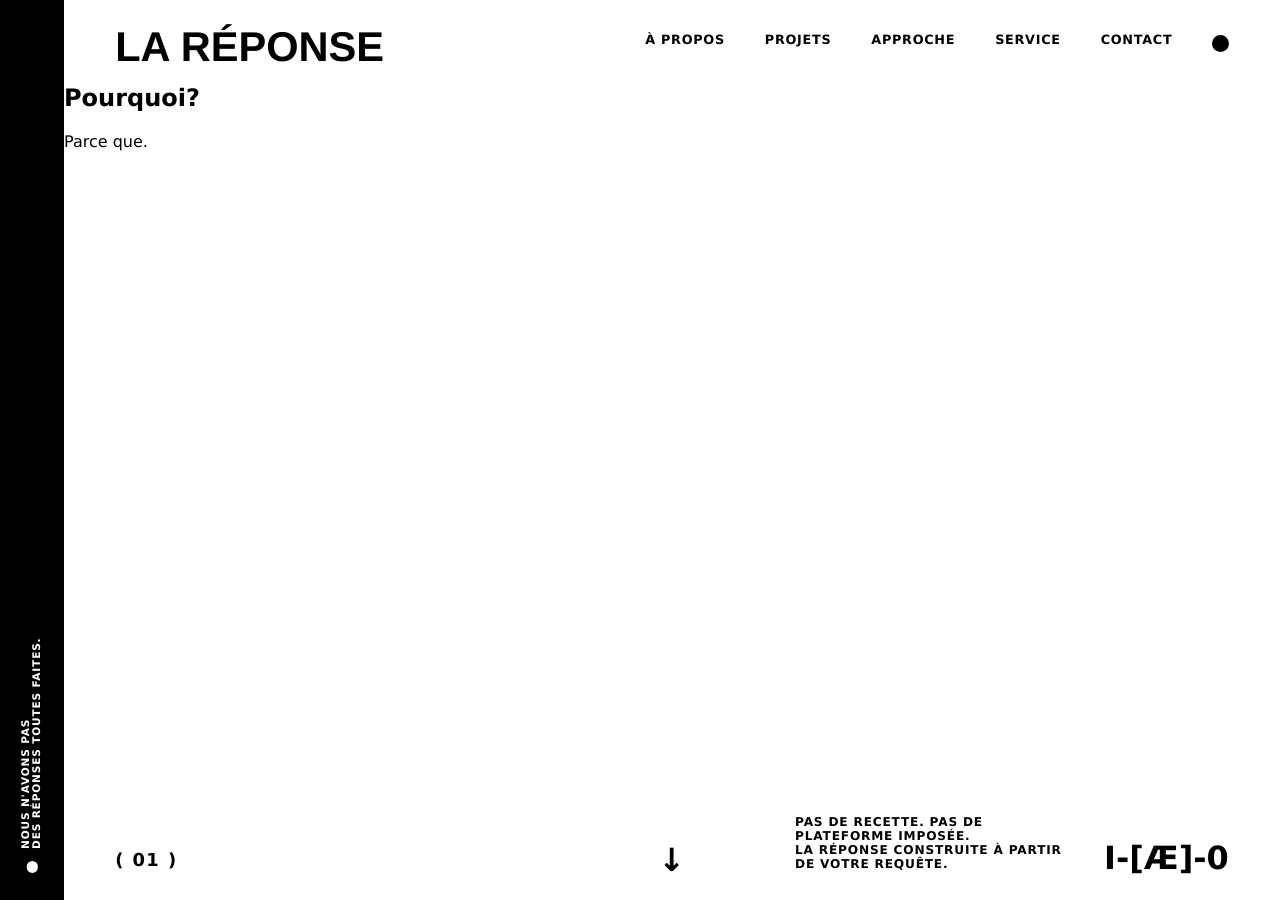
==== commit 90235e2c: "cleanup doc, moved services" ====
--- a/public/index.html
+++ b/public/index.html
@@ -3,8 +3,39 @@
 <head>
   <meta charset="utf-8">
   <meta name="viewport" content="width=device-width, initial-scale=1">
-  <title>La Réponse</title>
+  <meta name="description" content="La Réponse construit des solutions numériques sobres et sur mesure pour les systèmes, les habitudes et les personnes déjà en place.">
+  <meta name="author" content="La Réponse">
+  <meta name="robots" content="index, follow">
+  <meta name="theme-color" content="#f4f1e8">
+  <meta name="color-scheme" content="light">
+  <meta name="format-detection" content="telephone=no">
+  <link rel="canonical" href="https://lareponse.be/">
 
+  <meta property="og:type" content="website">
+  <meta property="og:locale" content="fr_BE">
+  <meta property="og:site_name" content="La Réponse">
+  <meta property="og:title" content="La Réponse | Solutions numériques sur mesure">
+  <meta property="og:description" content="Des outils sobres, lisibles et construits à partir de votre requête.">
+  <meta property="og:url" content="https://lareponse.be/">
+  <meta property="og:image" content="https://lareponse.be/assets/og-image.png">
+  <meta property="og:image:secure_url" content="https://lareponse.be/assets/og-image.png">
+  <meta property="og:image:type" content="image/png">
+  <meta property="og:image:width" content="1200">
+  <meta property="og:image:height" content="630">
+  <meta property="og:image:alt" content="La Réponse - Parce que.">
+
+  <meta name="twitter:card" content="summary_large_image">
+  <meta name="twitter:title" content="La Réponse | Solutions numériques sur mesure">
+  <meta name="twitter:description" content="Des outils sobres, lisibles et construits à partir de votre requête.">
+  <meta name="twitter:image" content="https://lareponse.be/assets/og-image.png">
+  <meta name="twitter:image:alt" content="La Réponse - Parce que.">
+
+  <title>La Réponse | Solutions numériques sur mesure</title>
+
+  <link rel="icon" href="/favicon.ico" sizes="any">
+  <link rel="icon" href="/assets/favicon.svg" type="image/svg+xml">
+  <link rel="apple-touch-icon" href="/assets/apple-touch-icon.png">
+  <link rel="manifest" href="/site.webmanifest">
   <link rel="stylesheet" href="/assets/site.css">
   <link rel="stylesheet" href="/assets/home.css">
 
@@ -22,6 +53,7 @@
           <li><a href="/a-propos/">À PROPOS</a></li>
           <li><a href="/projets/">PROJETS</a></li>
           <li><a href="/approche/">APPROCHE</a></li>
+          <li><a href="/services/">SERVICE</a></li>
           <li><a href="/contact/">CONTACT</a></li>
         </ul>
       </nav>
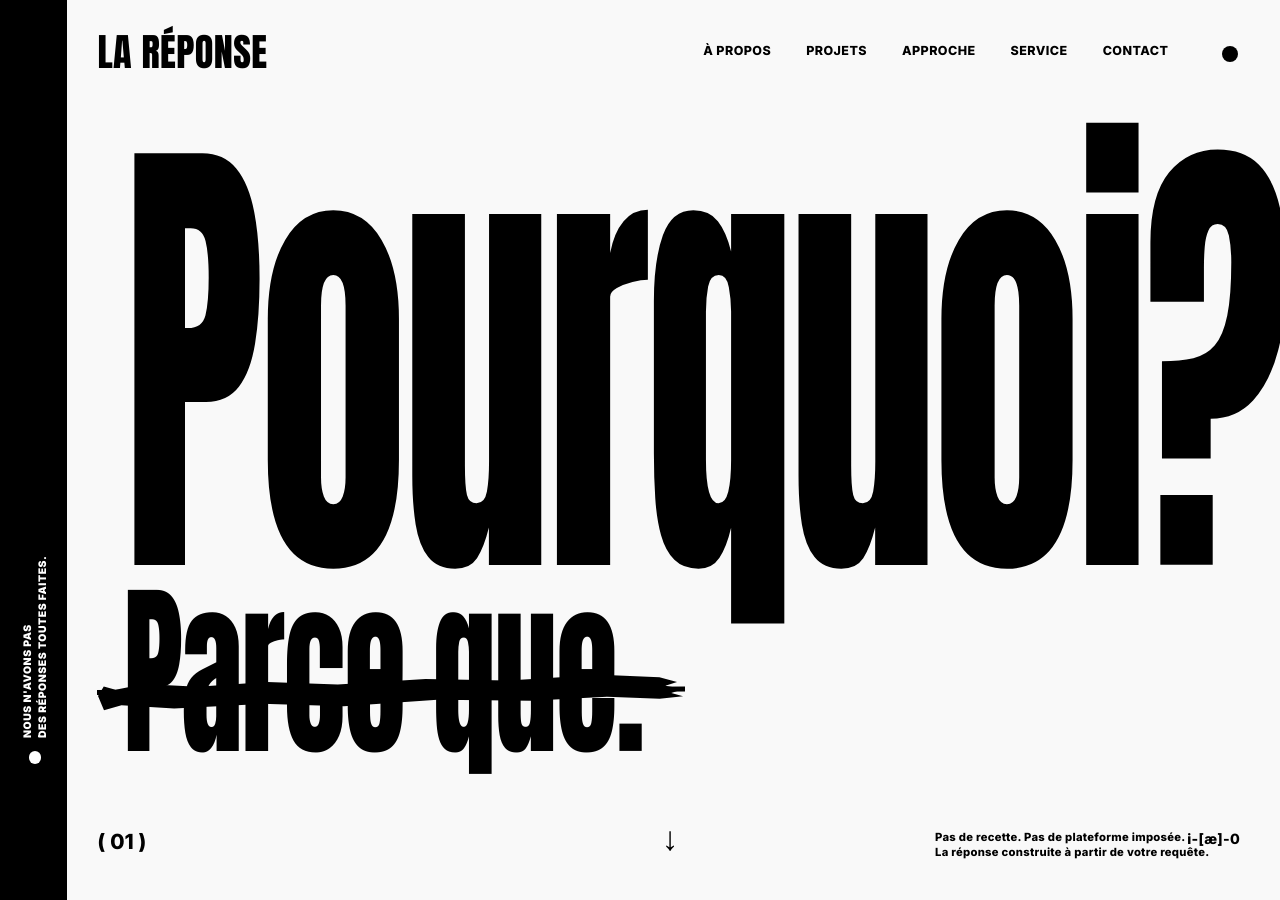
==== commit ddb53cd1: "Update index.html" ====
--- a/public/index.html
+++ b/public/index.html
@@ -3,50 +3,374 @@
 <head>
   <meta charset="utf-8">
   <meta name="viewport" content="width=device-width, initial-scale=1">
-  <meta name="description" content="La Réponse construit des solutions numériques sobres et sur mesure pour les systèmes, les habitudes et les personnes déjà en place.">
+
+  <meta
+    name="description"
+    content="La Réponse construit des solutions numériques sobres et sur mesure pour les systèmes, les habitudes et les personnes déjà en place."
+  >
   <meta name="author" content="La Réponse">
   <meta name="robots" content="index, follow">
-  <meta name="theme-color" content="#f4f1e8">
+  <meta name="theme-color" content="#f9f9f9">
   <meta name="color-scheme" content="light">
   <meta name="format-detection" content="telephone=no">
-  <link rel="canonical" href="https://lareponse.be/">
-
-  <meta property="og:type" content="website">
-  <meta property="og:locale" content="fr_BE">
-  <meta property="og:site_name" content="La Réponse">
-  <meta property="og:title" content="La Réponse | Solutions numériques sur mesure">
-  <meta property="og:description" content="Des outils sobres, lisibles et construits à partir de votre requête.">
-  <meta property="og:url" content="https://lareponse.be/">
-  <meta property="og:image" content="https://lareponse.be/assets/og-image.png">
-  <meta property="og:image:secure_url" content="https://lareponse.be/assets/og-image.png">
-  <meta property="og:image:type" content="image/png">
-  <meta property="og:image:width" content="1200">
-  <meta property="og:image:height" content="630">
-  <meta property="og:image:alt" content="La Réponse - Parce que.">
-
-  <meta name="twitter:card" content="summary_large_image">
-  <meta name="twitter:title" content="La Réponse | Solutions numériques sur mesure">
-  <meta name="twitter:description" content="Des outils sobres, lisibles et construits à partir de votre requête.">
-  <meta name="twitter:image" content="https://lareponse.be/assets/og-image.png">
-  <meta name="twitter:image:alt" content="La Réponse - Parce que.">
 
   <title>La Réponse | Solutions numériques sur mesure</title>
 
-  <link rel="icon" href="/favicon.ico" sizes="any">
-  <link rel="icon" href="/assets/favicon.svg" type="image/svg+xml">
-  <link rel="apple-touch-icon" href="/assets/apple-touch-icon.png">
-  <link rel="manifest" href="/site.webmanifest">
-  <link rel="stylesheet" href="/assets/site.css">
-  <link rel="stylesheet" href="/assets/home.css">
-
+  <link rel="preconnect" href="https://fonts.googleapis.com">
+  <link rel="preconnect" href="https://fonts.gstatic.com" crossorigin>
+  <link
+    href="https://fonts.googleapis.com/css2?family=Anton&family=Inter:wght@700;800;900&display=swap"
+    rel="stylesheet"
+  >
+
+  <style>
+    :root {
+      --paper: #f9f9f9;
+      --ink: #000000;
+      --white: #ffffff;
+    }
+
+    *,
+    *::before,
+    *::after {
+      box-sizing: border-box;
+    }
+
+    html,
+    body {
+      width: 100%;
+      min-height: 100%;
+      margin: 0;
+    }
+
+    html {
+      background: var(--paper);
+    }
+
+    body {
+      overflow: hidden;
+      background: var(--paper);
+      color: var(--ink);
+      font-family: "Inter", Arial, Helvetica, sans-serif;
+      font-synthesis: none;
+      -webkit-font-smoothing: antialiased;
+      text-rendering: geometricPrecision;
+    }
+
+    a {
+      color: inherit;
+    }
+
+    .skip-link {
+      position: fixed;
+      z-index: 100;
+      top: 1rem;
+      left: 1rem;
+      padding: 0.75rem 1rem;
+      background: var(--ink);
+      color: var(--white);
+      transform: translateY(-200%);
+    }
+
+    .skip-link:focus {
+      transform: translateY(0);
+    }
+
+    /*
+      Reference viewport: 1536 × 1024.
+      Horizontal measurements use vw.
+      Vertical measurements use vh.
+    */
+
+    .page {
+      position: relative;
+      isolation: isolate;
+      width: 100vw;
+      height: 100vh;
+      overflow: hidden;
+      background: var(--paper);
+    }
+
+    @supports (height: 100svh) {
+      .page {
+        height: 100svh;
+      }
+    }
+
+    /* Header */
+
+    .site-header {
+      position: absolute;
+      z-index: 10;
+      top: 0;
+      right: 0;
+      left: 5.208333vw;
+      height: 12vh;
+      display: flex;
+      align-items: flex-start;
+      padding-right: 3.255208vw;
+      padding-left: 2.408854vw;
+    }
+
+    .brand {
+      display: inline-block;
+      margin-top: 3.613281vh;
+      font-family: "Anton", Impact, Haettenschweiler, sans-serif;
+      font-size: min(2.994792vw, 4.492188vh);
+      font-weight: 400;
+      line-height: 1;
+      letter-spacing: 0.01em;
+      text-decoration: none;
+      white-space: nowrap;
+    }
+
+    .site-nav {
+      margin-top: 5.078125vh;
+      margin-left: auto;
+    }
+
+    .site-nav ul {
+      display: flex;
+      align-items: center;
+      gap: min(2.734375vw, 4.101563vh);
+      margin: 0;
+      padding: 0;
+      list-style: none;
+    }
+
+    .site-nav a {
+      display: block;
+      font-size: min(0.976563vw, 1.464844vh);
+      font-weight: 800;
+      line-height: 1;
+      letter-spacing: 0.035em;
+      text-decoration: none;
+      white-space: nowrap;
+    }
+
+    .site-nav a:hover,
+    .site-nav a:focus-visible {
+      text-decoration: underline;
+      text-decoration-thickness: 0.08em;
+      text-underline-offset: 0.3em;
+    }
+
+    .header-dot {
+      flex: none;
+      width: min(1.302083vw, 1.953125vh);
+      height: min(1.302083vw, 1.953125vh);
+      margin-top: 5.078125vh;
+      margin-left: min(4.166667vw, 6.25vh);
+      border-radius: 50%;
+      background: var(--ink);
+    }
+
+    /* Left rail */
+
+    .rail {
+      position: absolute;
+      z-index: 20;
+      inset: 0 auto 0 0;
+      width: 5.208333vw;
+      overflow: hidden;
+      background: var(--ink);
+      color: var(--white);
+    }
+
+    .rail-copy {
+      position: absolute;
+      top: 82.03125vh;
+      left: 1.822917vw;
+      display: flex;
+      flex-direction: column;
+      gap: min(0.390625vw, 0.585938vh);
+      margin: 0;
+      color: var(--white);
+      font-size: min(0.813802vw, 1.220703vh);
+      font-weight: 900;
+      line-height: 1;
+      letter-spacing: 0.055em;
+      white-space: nowrap;
+      transform: rotate(-90deg);
+      transform-origin: left top;
+    }
+
+    .rail-dot {
+      position: absolute;
+      top: 83.447266vh;
+      left: 2.246094vw;
+      width: min(0.976563vw, 1.464844vh);
+      height: min(0.976563vw, 1.464844vh);
+      border-radius: 50%;
+      background: var(--white);
+    }
+
+    /* Hero */
+
+    .main-content,
+    .hero {
+      position: absolute;
+      inset: 0;
+    }
+
+    .hero-title {
+      position: absolute;
+      z-index: 1;
+      top: 13.671875vh;
+      left: 9.635417vw;
+      margin: 0;
+      font-family: "Anton", Impact, Haettenschweiler, sans-serif;
+      font-size: min(37.434896vw, 56.152344vh);
+      font-weight: 400;
+      line-height: 1;
+      letter-spacing: -0.018em;
+      white-space: nowrap;
+      transform: scaleX(0.625);
+      transform-origin: left top;
+    }
+
+    .answer {
+      position: absolute;
+      z-index: 2;
+      top: 64.257813vh;
+      left: 9.635417vw;
+      margin: 0;
+      line-height: 1;
+      white-space: nowrap;
+    }
+
+    .answer-text {
+      position: relative;
+      z-index: 1;
+      display: block;
+      font-family: "Anton", Impact, Haettenschweiler, sans-serif;
+      font-size: min(14.648438vw, 21.972656vh);
+      font-weight: 400;
+      line-height: 1;
+      letter-spacing: -0.015em;
+      transform: scaleX(0.68);
+      transform-origin: left top;
+    }
+
+    .answer-strike {
+      position: absolute;
+      z-index: 3;
+      top: 10.839844vh;
+      left: -1.953125vw;
+      width: 45.703125vw;
+      height: 4.296875vh;
+      background: var(--ink);
+      clip-path: polygon(
+        0% 52%,
+        1% 27%,
+        3% 36%,
+        8% 22%,
+        17% 30%,
+        29% 20%,
+        41% 28%,
+        56% 16%,
+        70% 22%,
+        86% 9%,
+        96% 17%,
+        99% 30%,
+        97% 39%,
+        100% 48%,
+        98% 58%,
+        100% 67%,
+        96% 73%,
+        87% 66%,
+        74% 75%,
+        58% 70%,
+        42% 84%,
+        28% 76%,
+        13% 86%,
+        4% 76%,
+        1% 89%
+      );
+      transform: rotate(-0.55deg);
+      transform-origin: left center;
+    }
+
+    .answer::before {
+      content: "";
+      position: absolute;
+      z-index: 4;
+      top: 12.45vh;
+      left: -2.05vw;
+      width: 45.9vw;
+      height: 0.55vh;
+      background: var(--ink);
+      transform: rotate(-0.35deg);
+      transform-origin: left center;
+    }
+
+    /* Footer */
+
+    .page-footer {
+      position: absolute;
+      z-index: 10;
+      inset: 0;
+      pointer-events: none;
+    }
+
+    .footer-index {
+      position: absolute;
+      top: 92.578125vh;
+      left: 7.617188vw;
+      margin: 0;
+      font-size: min(1.627604vw, 2.441406vh);
+      font-weight: 800;
+      line-height: 1;
+      letter-spacing: 0.015em;
+      white-space: nowrap;
+    }
+
+    .footer-cue {
+      position: absolute;
+      top: 91.40625vh;
+      left: 52.34375vw;
+      font-family: Arial, Helvetica, sans-serif;
+      font-size: min(2.604167vw, 3.90625vh);
+      font-weight: 300;
+      line-height: 1;
+      transform: translateX(-50%);
+    }
+
+    .footer-copy {
+      position: absolute;
+      top: 92.1875vh;
+      left: 73.046875vw;
+      margin: 0;
+      font-size: min(0.878906vw, 1.318359vh);
+      font-weight: 800;
+      line-height: 1.4;
+      letter-spacing: 0.025em;
+      white-space: nowrap;
+    }
+
+    .footer-plus {
+      position: absolute;
+      top: 92.578125vh;
+      right: 3.125vw;
+      font-size: min(1.106771vw, 1.660156vh);
+      font-weight: 800;
+      line-height: 1;
+      letter-spacing: 0.02em;
+      white-space: nowrap;
+    }
+  </style>
 </head>
 
 <body id="accueil">
-  <a class="skip-link" href="#contenu">Aller au contenu principal</a>
+  <a class="skip-link" href="#contenu">
+    Aller au contenu principal
+  </a>
 
   <div class="page">
     <header class="site-header">
-      <a class="brand" href="/" aria-label="La Réponse — accueil">LA RÉPONSE</a>
+      <a class="brand" href="/" aria-label="La Réponse — accueil">
+        LA RÉPONSE
+      </a>
 
       <nav class="site-nav" aria-label="Navigation principale">
         <ul>
@@ -62,21 +386,26 @@
     </header>
 
     <aside class="rail" aria-label="Manifeste latéral">
-      <div class="rail__stack">
-        <span class="rail__dot" aria-hidden="true"></span>
-        <p>
-          NOUS N'AVONS PAS<br>
-          DES RÉPONSES TOUTES FAITES.
-        </p>
-      </div>
+      <p class="rail-copy">
+        <span>NOUS N'AVONS PAS</span>
+        <span>DES RÉPONSES TOUTES FAITES.</span>
+      </p>
+
+      <span class="rail-dot" aria-hidden="true"></span>
     </aside>
 
     <main id="contenu" class="main-content" tabindex="-1">
       <section class="hero" aria-labelledby="titre-hero">
-        <h1 id="titre-hero">Pourquoi?</h1>
-
-        <p class="answer">
-          <span class="answer__struck">Parce que</span><span class="answer__dot">.</span>
+        <h1 id="titre-hero" class="hero-title">
+          Pourquoi?
+        </h1>
+
+        <p class="answer" aria-label="Parce que.">
+          <span class="answer-text">
+            <span>Parce que</span><span>.</span>
+          </span>
+
+          <span class="answer-strike" aria-hidden="true"></span>
         </p>
       </section>
     </main>
@@ -86,13 +415,12 @@
 
       <div class="footer-cue" aria-hidden="true">↓</div>
 
-      <div class="footer-right">
-        <p>
-          Pas de recette. Pas de plateforme imposée. <br>La réponse construite à partir de votre requête.
-        </p>
-
-        <span class="footer-plus" aria-hidden="true">i-[æ]-0</span>
-      </div>
+      <p class="footer-copy">
+        Pas de recette. Pas de plateforme imposée.<br>
+        La réponse construite à partir de votre requête.
+      </p>
+
+      <span class="footer-plus" aria-hidden="true">i-[æ]-0</span>
     </footer>
   </div>
 </body>
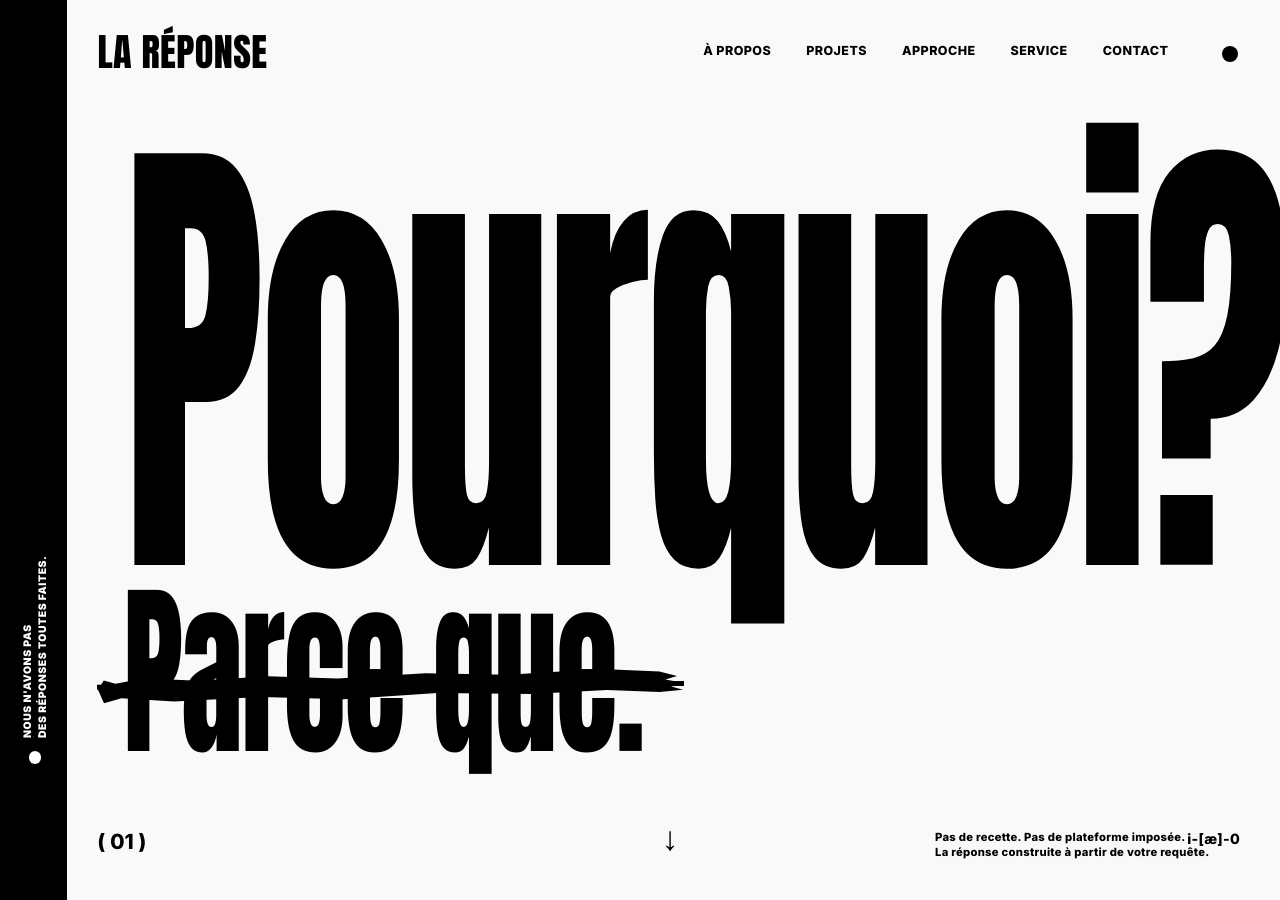
==== commit d1ffaa6e: "fixed mobile mistake" ====
--- a/public/index.html
+++ b/public/index.html
@@ -235,6 +235,7 @@
       top: 64.257813vh;
       left: 9.635417vw;
       margin: 0;
+      font-size: min(14.648438vw, 21.972656vh);
       line-height: 1;
       white-space: nowrap;
     }
@@ -244,7 +245,7 @@
       z-index: 1;
       display: block;
       font-family: "Anton", Impact, Haettenschweiler, sans-serif;
-      font-size: min(14.648438vw, 21.972656vh);
+      font-size: inherit;
       font-weight: 400;
       line-height: 1;
       letter-spacing: -0.015em;
@@ -255,10 +256,10 @@
     .answer-strike {
       position: absolute;
       z-index: 3;
-      top: 10.839844vh;
-      left: -1.953125vw;
-      width: 45.703125vw;
-      height: 4.296875vh;
+      top: 0.591em;
+      left: -0.133em;
+      width: 3.12em;
+      height: 0.196em;
       background: var(--ink);
       clip-path: polygon(
         0% 52%,
@@ -287,7 +288,7 @@
         4% 76%,
         1% 89%
       );
-      transform: rotate(-0.55deg);
+      transform: translateY(-50%) rotate(-0.55deg);
       transform-origin: left center;
     }
 
@@ -295,12 +296,12 @@
       content: "";
       position: absolute;
       z-index: 4;
-      top: 12.45vh;
-      left: -2.05vw;
-      width: 45.9vw;
-      height: 0.55vh;
+      top: 0.579em;
+      left: -0.14em;
+      width: 3.133em;
+      height: 0.025em;
       background: var(--ink);
-      transform: rotate(-0.35deg);
+      transform: translateY(-50%) rotate(-0.35deg);
       transform-origin: left center;
     }
 
